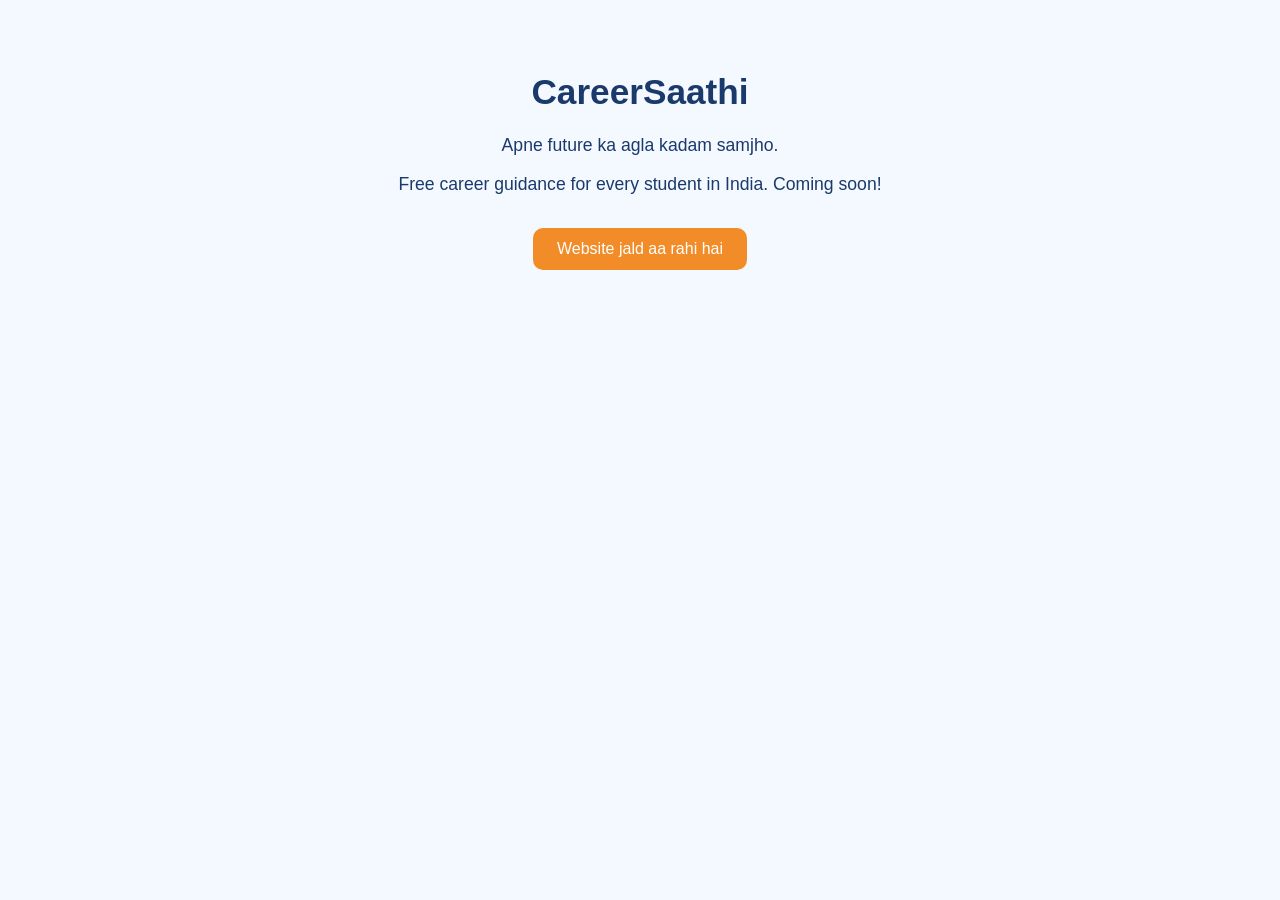
==== index.html @ fa73ed83 "Create index.html" ====
<!DOCTYPE html>
<html lang="en">
<head>
  <meta charset="UTF-8">
  <meta name="viewport" content="width=device-width, initial-scale=1">
  <title>CareerSaathi</title>
  <style>
    body { font-family: Arial, sans-serif; text-align: center; padding: 40px 20px; background: #f4f8ff; color: #1a3a6b; }
    h1 { font-size: 2.2rem; }
    p { font-size: 1.1rem; }
    .btn { background: #f28c28; color: white; padding: 12px 24px; border-radius: 10px; display: inline-block; margin-top: 16px; }
  </style>
</head>
<body>
  <h1>CareerSaathi</h1>
  <p>Apne future ka agla kadam samjho.</p>
  <p>Free career guidance for every student in India. Coming soon!</p>
  <div class="btn">Website jald aa rahi hai</div>
</body>
</html>
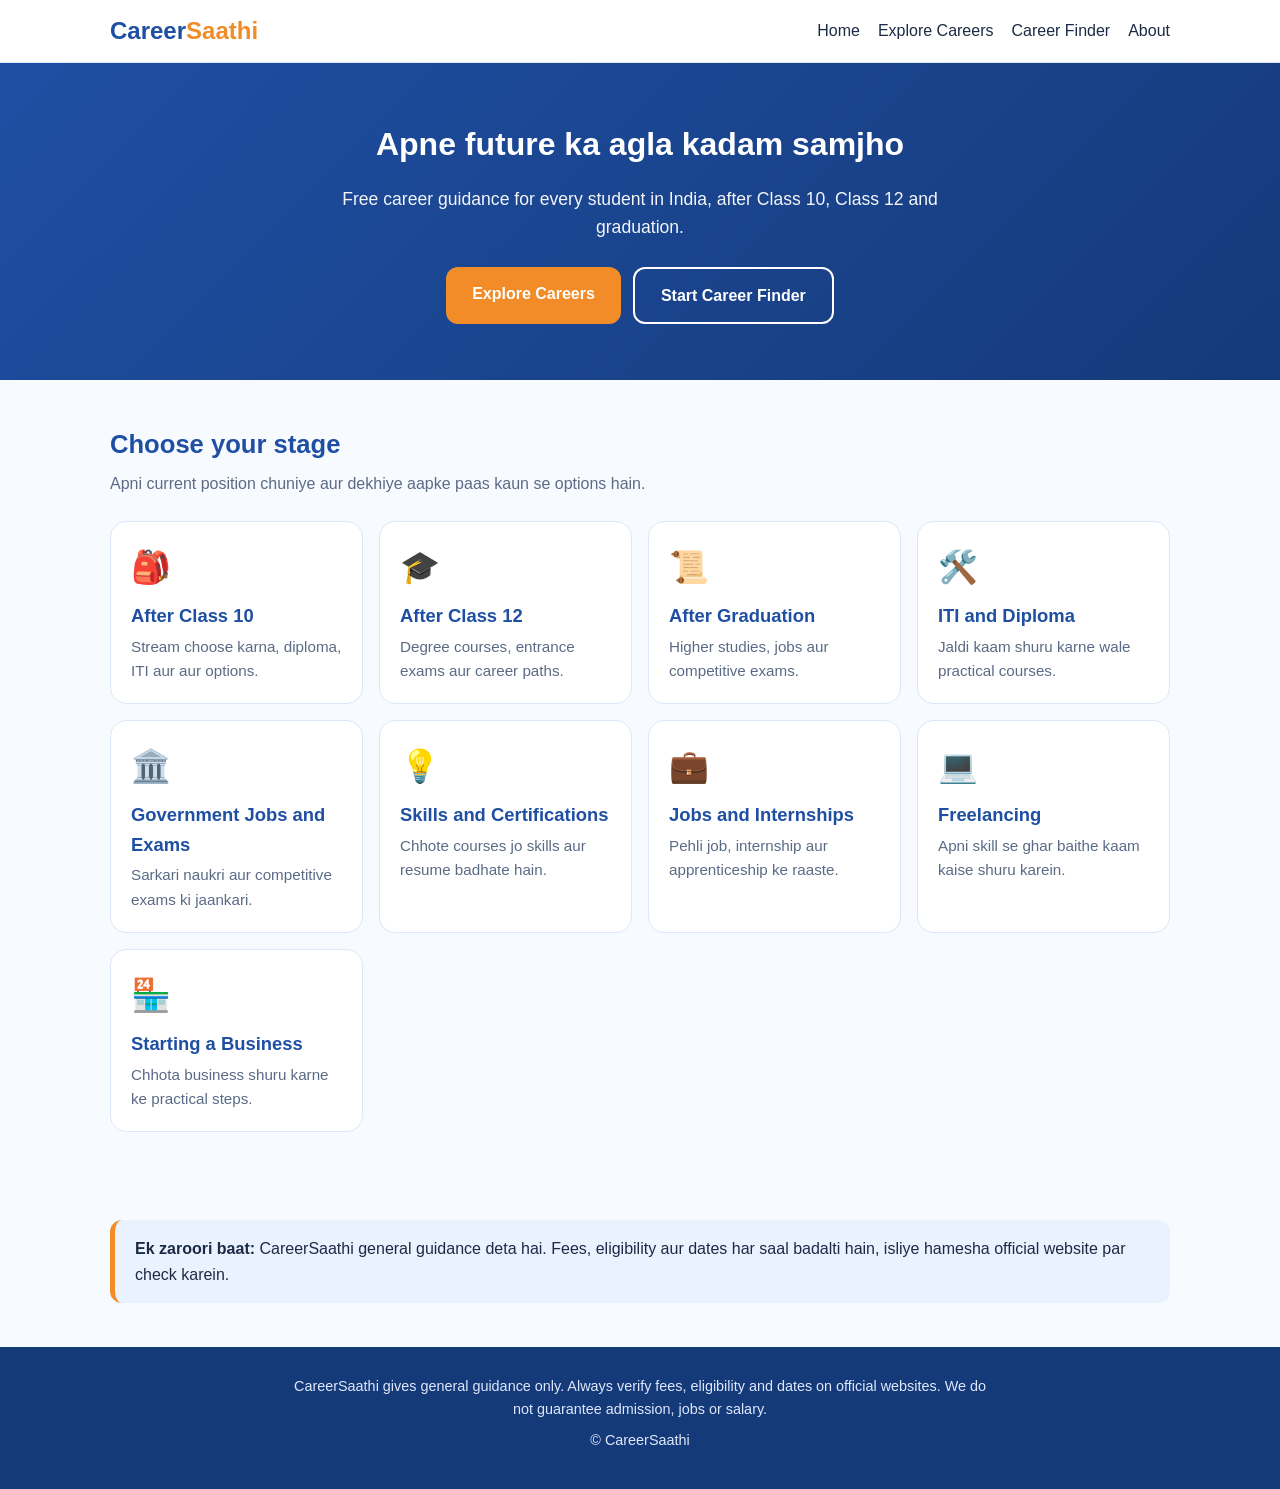
==== commit 55565d09: "Enhance index.html with SEO and content updates Updated the title and added meta description for SEO" ====
--- a/index.html
+++ b/index.html
@@ -3,18 +3,96 @@
 <head>
   <meta charset="UTF-8">
   <meta name="viewport" content="width=device-width, initial-scale=1">
-  <title>CareerSaathi</title>
-  <style>
-    body { font-family: Arial, sans-serif; text-align: center; padding: 40px 20px; background: #f4f8ff; color: #1a3a6b; }
-    h1 { font-size: 2.2rem; }
-    p { font-size: 1.1rem; }
-    .btn { background: #f28c28; color: white; padding: 12px 24px; border-radius: 10px; display: inline-block; margin-top: 16px; }
-  </style>
+  <title>CareerSaathi - Free Career Guidance for Indian Students</title>
+  <meta name="description" content="Free career guidance for students in India after Class 10, Class 12 and graduation.">
+  <link rel="stylesheet" href="style.css">
 </head>
 <body>
-  <h1>CareerSaathi</h1>
-  <p>Apne future ka agla kadam samjho.</p>
-  <p>Free career guidance for every student in India. Coming soon!</p>
-  <div class="btn">Website jald aa rahi hai</div>
+
+  <header class="header">
+    <div class="header-inner">
+      <a href="index.html" class="logo">Career<span>Saathi</span></a>
+      <nav class="nav">
+        <a href="index.html">Home</a>
+        <a href="careers.html">Explore Careers</a>
+        <a href="finder.html">Career Finder</a>
+        <a href="about.html">About</a>
+      </nav>
+    </div>
+  </header>
+
+  <section class="hero">
+    <h1>Apne future ka agla kadam samjho</h1>
+    <p>Free career guidance for every student in India, after Class 10, Class 12 and graduation.</p>
+    <div class="btn-row">
+      <a href="careers.html" class="btn btn-orange">Explore Careers</a>
+      <a href="finder.html" class="btn btn-outline">Start Career Finder</a>
+    </div>
+  </section>
+
+  <section class="section">
+    <h2>Choose your stage</h2>
+    <p class="sub">Apni current position chuniye aur dekhiye aapke paas kaun se options hain.</p>
+
+    <div class="grid">
+      <a class="card" href="careers.html?stage=class10">
+        <div class="icon">🎒</div>
+        <h3>After Class 10</h3>
+        <p>Stream choose karna, diploma, ITI aur aur options.</p>
+      </a>
+      <a class="card" href="careers.html?stage=class12">
+        <div class="icon">🎓</div>
+        <h3>After Class 12</h3>
+        <p>Degree courses, entrance exams aur career paths.</p>
+      </a>
+      <a class="card" href="careers.html?stage=graduation">
+        <div class="icon">📜</div>
+        <h3>After Graduation</h3>
+        <p>Higher studies, jobs aur competitive exams.</p>
+      </a>
+      <a class="card" href="careers.html?stage=iti">
+        <div class="icon">🛠️</div>
+        <h3>ITI and Diploma</h3>
+        <p>Jaldi kaam shuru karne wale practical courses.</p>
+      </a>
+      <a class="card" href="careers.html?stage=govt">
+        <div class="icon">🏛️</div>
+        <h3>Government Jobs and Exams</h3>
+        <p>Sarkari naukri aur competitive exams ki jaankari.</p>
+      </a>
+      <a class="card" href="careers.html?stage=skills">
+        <div class="icon">💡</div>
+        <h3>Skills and Certifications</h3>
+        <p>Chhote courses jo skills aur resume badhate hain.</p>
+      </a>
+      <a class="card" href="careers.html?stage=jobs">
+        <div class="icon">💼</div>
+        <h3>Jobs and Internships</h3>
+        <p>Pehli job, internship aur apprenticeship ke raaste.</p>
+      </a>
+      <a class="card" href="careers.html?stage=freelancing">
+        <div class="icon">💻</div>
+        <h3>Freelancing</h3>
+        <p>Apni skill se ghar baithe kaam kaise shuru karein.</p>
+      </a>
+      <a class="card" href="careers.html?stage=business">
+        <div class="icon">🏪</div>
+        <h3>Starting a Business</h3>
+        <p>Chhota business shuru karne ke practical steps.</p>
+      </a>
+    </div>
+  </section>
+
+  <section class="section">
+    <div class="note">
+      <strong>Ek zaroori baat:</strong> CareerSaathi general guidance deta hai. Fees, eligibility aur dates har saal badalti hain, isliye hamesha official website par check karein.
+    </div>
+  </section>
+
+  <footer class="footer">
+    <p>CareerSaathi gives general guidance only. Always verify fees, eligibility and dates on official websites. We do not guarantee admission, jobs or salary.</p>
+    <p>&copy; CareerSaathi</p>
+  </footer>
+
 </body>
 </html>
--- a/style.css
+++ b/style.css
@@ -0,0 +1,116 @@
+:root {
+  --blue: #1f4fa3;
+  --blue-dark: #153a7a;
+  --blue-light: #eaf1ff;
+  --orange: #f28c28;
+  --orange-dark: #d9741a;
+  --text: #1c2b45;
+  --muted: #5b6b86;
+  --white: #ffffff;
+}
+
+* { box-sizing: border-box; margin: 0; padding: 0; }
+
+body {
+  font-family: "Segoe UI", Arial, sans-serif;
+  color: var(--text);
+  background: #f7faff;
+  line-height: 1.6;
+  font-size: 18px;
+}
+
+a { text-decoration: none; color: inherit; }
+
+/* Header */
+.header {
+  background: var(--white);
+  border-bottom: 1px solid #dde7fa;
+  position: sticky;
+  top: 0;
+  z-index: 10;
+}
+.header-inner {
+  max-width: 1100px;
+  margin: 0 auto;
+  padding: 12px 20px;
+  display: flex;
+  flex-wrap: wrap;
+  align-items: center;
+  justify-content: space-between;
+  gap: 8px;
+}
+.logo { font-size: 1.5rem; font-weight: 700; color: var(--blue); }
+.logo span { color: var(--orange); }
+.nav { display: flex; flex-wrap: wrap; gap: 6px 18px; font-size: 1rem; }
+.nav a { color: var(--text); padding: 4px 0; }
+.nav a:hover { color: var(--orange-dark); }
+
+/* Hero */
+.hero {
+  background: linear-gradient(135deg, var(--blue), var(--blue-dark));
+  color: var(--white);
+  text-align: center;
+  padding: 56px 20px;
+}
+.hero h1 { font-size: 2rem; margin-bottom: 14px; }
+.hero p { max-width: 640px; margin: 0 auto 26px; font-size: 1.1rem; opacity: 0.95; }
+.btn-row { display: flex; flex-wrap: wrap; gap: 12px; justify-content: center; }
+.btn {
+  display: inline-block;
+  padding: 14px 26px;
+  border-radius: 12px;
+  font-weight: 600;
+  font-size: 1rem;
+}
+.btn-orange { background: var(--orange); color: var(--white); }
+.btn-orange:hover { background: var(--orange-dark); }
+.btn-outline { border: 2px solid var(--white); color: var(--white); }
+.btn-outline:hover { background: rgba(255,255,255,0.15); }
+
+/* Sections */
+.section { max-width: 1100px; margin: 0 auto; padding: 44px 20px; }
+.section h2 { font-size: 1.6rem; color: var(--blue); margin-bottom: 6px; }
+.section .sub { color: var(--muted); margin-bottom: 24px; font-size: 1rem; }
+
+/* Cards */
+.grid {
+  display: grid;
+  grid-template-columns: repeat(auto-fit, minmax(240px, 1fr));
+  gap: 16px;
+}
+.card {
+  background: var(--white);
+  border: 1px solid #dde7fa;
+  border-radius: 16px;
+  padding: 20px;
+  display: block;
+  transition: transform 0.15s, box-shadow 0.15s;
+}
+.card:hover { transform: translateY(-3px); box-shadow: 0 8px 20px rgba(31,79,163,0.12); }
+.card .icon { font-size: 2rem; margin-bottom: 8px; }
+.card h3 { font-size: 1.15rem; color: var(--blue); margin-bottom: 4px; }
+.card p { font-size: 0.95rem; color: var(--muted); }
+
+/* Trust note */
+.note {
+  background: var(--blue-light);
+  border-left: 5px solid var(--orange);
+  border-radius: 12px;
+  padding: 16px 20px;
+  font-size: 1rem;
+}
+
+/* Footer */
+.footer {
+  background: var(--blue-dark);
+  color: #dfe8fa;
+  text-align: center;
+  padding: 28px 20px;
+  font-size: 0.9rem;
+}
+.footer p { max-width: 700px; margin: 0 auto 8px; }
+
+@media (max-width: 600px) {
+  .hero h1 { font-size: 1.6rem; }
+  .btn { width: 100%; text-align: center; }
+}
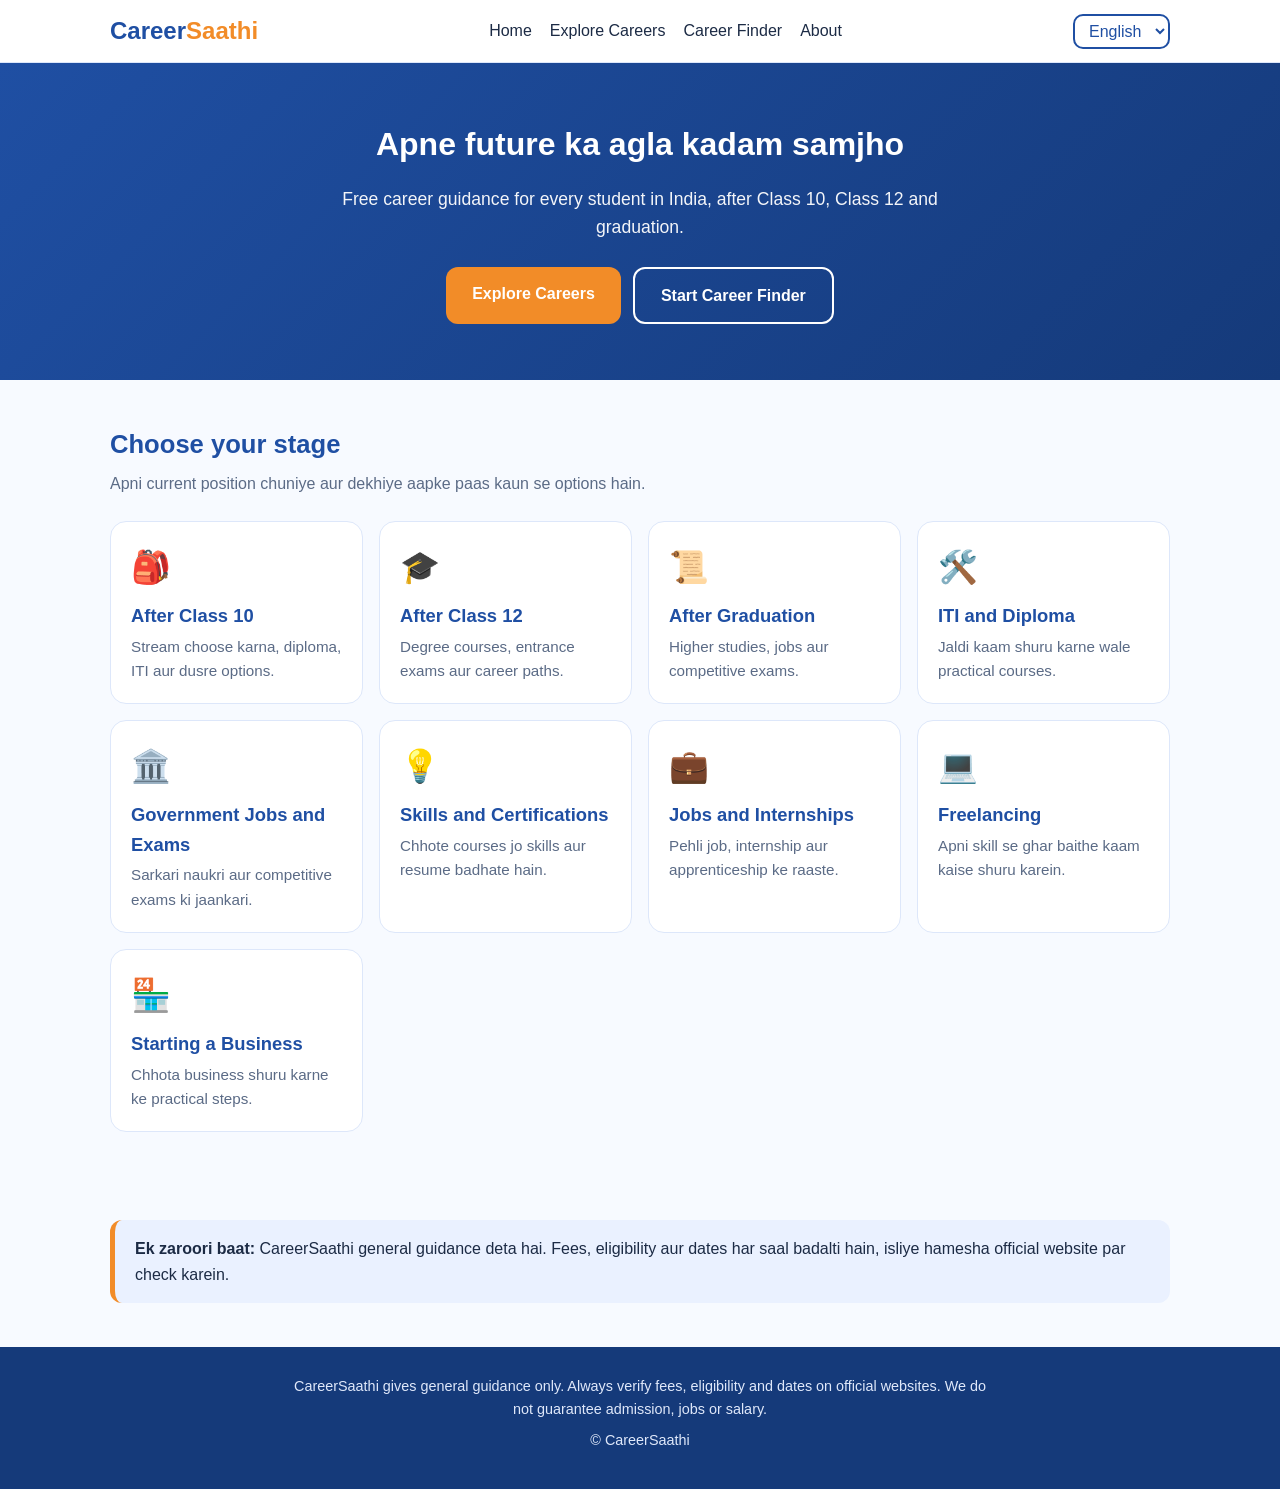
==== commit 59fd2d13: "Add i18n support to index.html" ====
--- a/index.html
+++ b/index.html
@@ -13,86 +13,96 @@
     <div class="header-inner">
       <a href="index.html" class="logo">Career<span>Saathi</span></a>
       <nav class="nav">
-        <a href="index.html">Home</a>
-        <a href="careers.html">Explore Careers</a>
-        <a href="finder.html">Career Finder</a>
-        <a href="about.html">About</a>
+        <a href="index.html" data-i18n="nav_home">Home</a>
+        <a href="careers.html" data-i18n="nav_explore">Explore Careers</a>
+        <a href="finder.html" data-i18n="nav_finder">Career Finder</a>
+        <a href="about.html" data-i18n="nav_about">About</a>
       </nav>
     </div>
   </header>
 
   <section class="hero">
-    <h1>Apne future ka agla kadam samjho</h1>
-    <p>Free career guidance for every student in India, after Class 10, Class 12 and graduation.</p>
+    <h1 data-i18n="hero_title">Apne future ka agla kadam samjho</h1>
+    <p data-i18n="hero_sub">Free career guidance for every student in India, after Class 10, Class 12 and graduation.</p>
     <div class="btn-row">
-      <a href="careers.html" class="btn btn-orange">Explore Careers</a>
-      <a href="finder.html" class="btn btn-outline">Start Career Finder</a>
+      <a href="careers.html" class="btn btn-orange" data-i18n="btn_explore">Explore Careers</a>
+      <a href="finder.html" class="btn btn-outline" data-i18n="btn_finder">Start Career Finder</a>
     </div>
   </section>
 
   <section class="section">
-    <h2>Choose your stage</h2>
-    <p class="sub">Apni current position chuniye aur dekhiye aapke paas kaun se options hain.</p>
+    <h2 data-i18n="choose_stage">Choose your stage</h2>
+    <p class="sub" data-i18n="choose_sub">Apni current position chuniye aur dekhiye aapke paas kaun se options hain.</p>
 
     <div class="grid">
       <a class="card" href="careers.html?stage=class10">
         <div class="icon">🎒</div>
-        <h3>After Class 10</h3>
-        <p>Stream choose karna, diploma, ITI aur aur options.</p>
+        <h3 data-i18n="stage_class10">After Class 10</h3>
+        <p data-i18n="desc_class10">Stream choose karna, diploma, ITI aur dusre options.</p>
       </a>
       <a class="card" href="careers.html?stage=class12">
         <div class="icon">🎓</div>
-        <h3>After Class 12</h3>
-        <p>Degree courses, entrance exams aur career paths.</p>
+        <h3 data-i18n="stage_class12">After Class 12</h3>
+        <p data-i18n="desc_class12">Degree courses, entrance exams aur career paths.</p>
       </a>
       <a class="card" href="careers.html?stage=graduation">
         <div class="icon">📜</div>
-        <h3>After Graduation</h3>
-        <p>Higher studies, jobs aur competitive exams.</p>
+        <h3 data-i18n="stage_graduation">After Graduation</h3>
+        <p data-i18n="desc_graduation">Higher studies, jobs aur competitive exams.</p>
       </a>
       <a class="card" href="careers.html?stage=iti">
         <div class="icon">🛠️</div>
-        <h3>ITI and Diploma</h3>
-        <p>Jaldi kaam shuru karne wale practical courses.</p>
+        <h3 data-i18n="stage_iti">ITI and Diploma</h3>
+        <p data-i18n="desc_iti">Jaldi kaam shuru karne wale practical courses.</p>
       </a>
       <a class="card" href="careers.html?stage=govt">
         <div class="icon">🏛️</div>
-        <h3>Government Jobs and Exams</h3>
-        <p>Sarkari naukri aur competitive exams ki jaankari.</p>
+        <h3 data-i18n="stage_govt">Government Jobs and Exams</h3>
+        <p data-i18n="desc_govt">Sarkari naukri aur competitive exams ki jaankari.</p>
       </a>
       <a class="card" href="careers.html?stage=skills">
         <div class="icon">💡</div>
-        <h3>Skills and Certifications</h3>
-        <p>Chhote courses jo skills aur resume badhate hain.</p>
+        <h3 data-i18n="stage_skills">Skills and Certifications</h3>
+        <p data-i18n="desc_skills">Chhote courses jo skills aur resume badhate hain.</p>
       </a>
       <a class="card" href="careers.html?stage=jobs">
         <div class="icon">💼</div>
-        <h3>Jobs and Internships</h3>
-        <p>Pehli job, internship aur apprenticeship ke raaste.</p>
+        <h3 data-i18n="stage_jobs">Jobs and Internships</h3>
+        <p data-i18n="desc_jobs">Pehli job, internship aur apprenticeship ke raaste.</p>
       </a>
       <a class="card" href="careers.html?stage=freelancing">
         <div class="icon">💻</div>
-        <h3>Freelancing</h3>
-        <p>Apni skill se ghar baithe kaam kaise shuru karein.</p>
+        <h3 data-i18n="stage_freelancing">Freelancing</h3>
+        <p data-i18n="desc_freelancing">Apni skill se ghar baithe kaam kaise shuru karein.</p>
       </a>
       <a class="card" href="careers.html?stage=business">
         <div class="icon">🏪</div>
-        <h3>Starting a Business</h3>
-        <p>Chhota business shuru karne ke practical steps.</p>
+        <h3 data-i18n="stage_business">Starting a Business</h3>
+        <p data-i18n="desc_business">Chhota business shuru karne ke practical steps.</p>
       </a>
     </div>
   </section>
 
   <section class="section">
     <div class="note">
-      <strong>Ek zaroori baat:</strong> CareerSaathi general guidance deta hai. Fees, eligibility aur dates har saal badalti hain, isliye hamesha official website par check karein.
+      <strong data-i18n="note_bold">Ek zaroori baat:</strong>
+      <span data-i18n="note_text">CareerSaathi general guidance deta hai. Fees, eligibility aur dates har saal badalti hain, isliye hamesha official website par check karein.</span>
     </div>
   </section>
 
   <footer class="footer">
-    <p>CareerSaathi gives general guidance only. Always verify fees, eligibility and dates on official websites. We do not guarantee admission, jobs or salary.</p>
-    <p>&copy; CareerSaathi</p>
+    <p data-i18n="footer_disclaimer">CareerSaathi gives general guidance only. Always verify fees, eligibility and dates on official websites. We do not guarantee admission, jobs or salary.</p>
+    <p data-i18n="footer_copy">&copy; CareerSaathi</p>
   </footer>
 
+  <script src="i18n.js"></script>
+  <script>
+    function renderPage() {
+      document.title = t("title_home");
+    }
+    buildLangSwitcher();
+    applyStatic();
+    renderPage();
+  </script>
 </body>
 </html>
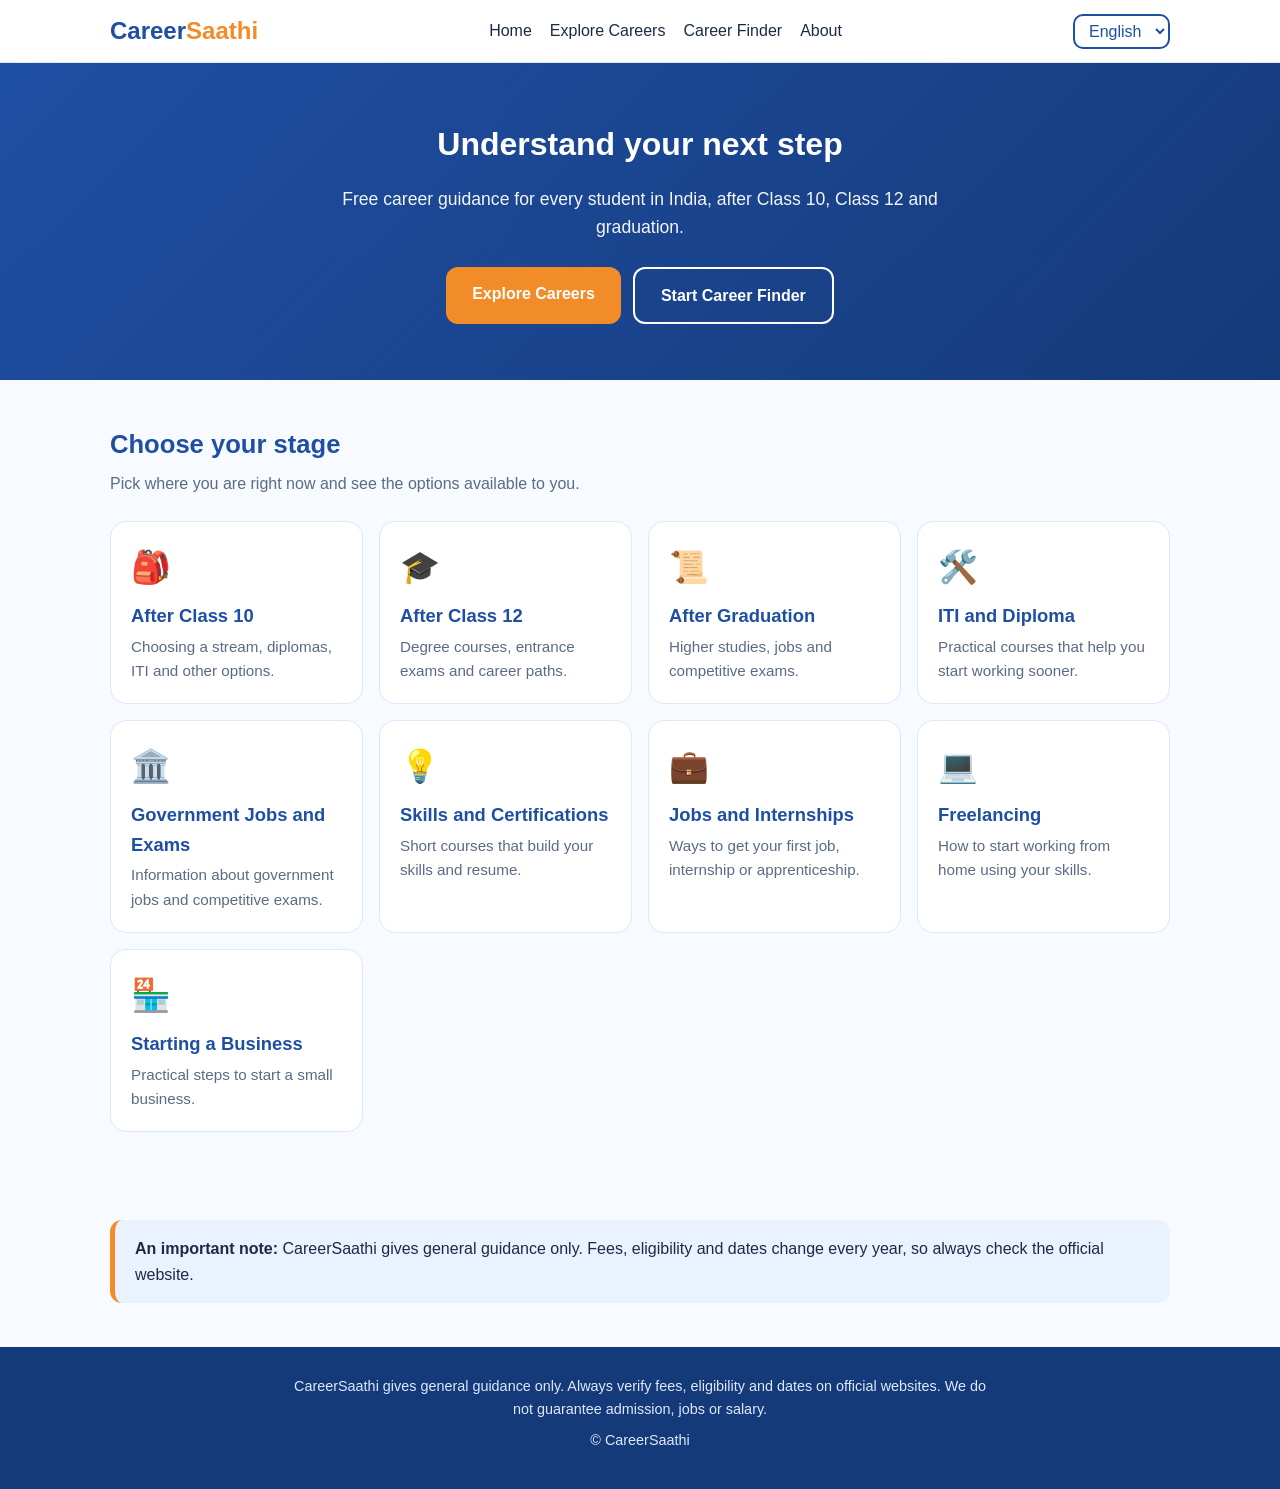
==== commit e207abb5: "Translate Hindi text to English in index.html" ====
--- a/index.html
+++ b/index.html
@@ -22,7 +22,7 @@
   </header>
 
   <section class="hero">
-    <h1 data-i18n="hero_title">Apne future ka agla kadam samjho</h1>
+    <h1 data-i18n="hero_title">Understand your next step</h1>
     <p data-i18n="hero_sub">Free career guidance for every student in India, after Class 10, Class 12 and graduation.</p>
     <div class="btn-row">
       <a href="careers.html" class="btn btn-orange" data-i18n="btn_explore">Explore Careers</a>
@@ -32,67 +32,67 @@
 
   <section class="section">
     <h2 data-i18n="choose_stage">Choose your stage</h2>
-    <p class="sub" data-i18n="choose_sub">Apni current position chuniye aur dekhiye aapke paas kaun se options hain.</p>
+    <p class="sub" data-i18n="choose_sub">Pick where you are right now and see the options available to you.</p>
 
     <div class="grid">
       <a class="card" href="careers.html?stage=class10">
         <div class="icon">🎒</div>
         <h3 data-i18n="stage_class10">After Class 10</h3>
-        <p data-i18n="desc_class10">Stream choose karna, diploma, ITI aur dusre options.</p>
+        <p data-i18n="desc_class10">Choosing a stream, diplomas, ITI and other options.</p>
       </a>
       <a class="card" href="careers.html?stage=class12">
         <div class="icon">🎓</div>
         <h3 data-i18n="stage_class12">After Class 12</h3>
-        <p data-i18n="desc_class12">Degree courses, entrance exams aur career paths.</p>
+        <p data-i18n="desc_class12">Degree courses, entrance exams and career paths.</p>
       </a>
       <a class="card" href="careers.html?stage=graduation">
         <div class="icon">📜</div>
         <h3 data-i18n="stage_graduation">After Graduation</h3>
-        <p data-i18n="desc_graduation">Higher studies, jobs aur competitive exams.</p>
+        <p data-i18n="desc_graduation">Higher studies, jobs and competitive exams.</p>
       </a>
       <a class="card" href="careers.html?stage=iti">
         <div class="icon">🛠️</div>
         <h3 data-i18n="stage_iti">ITI and Diploma</h3>
-        <p data-i18n="desc_iti">Jaldi kaam shuru karne wale practical courses.</p>
+        <p data-i18n="desc_iti">Practical courses that help you start working sooner.</p>
       </a>
       <a class="card" href="careers.html?stage=govt">
         <div class="icon">🏛️</div>
         <h3 data-i18n="stage_govt">Government Jobs and Exams</h3>
-        <p data-i18n="desc_govt">Sarkari naukri aur competitive exams ki jaankari.</p>
+        <p data-i18n="desc_govt">Information about government jobs and competitive exams.</p>
       </a>
       <a class="card" href="careers.html?stage=skills">
         <div class="icon">💡</div>
         <h3 data-i18n="stage_skills">Skills and Certifications</h3>
-        <p data-i18n="desc_skills">Chhote courses jo skills aur resume badhate hain.</p>
+        <p data-i18n="desc_skills">Short courses that build your skills and resume.</p>
       </a>
       <a class="card" href="careers.html?stage=jobs">
         <div class="icon">💼</div>
         <h3 data-i18n="stage_jobs">Jobs and Internships</h3>
-        <p data-i18n="desc_jobs">Pehli job, internship aur apprenticeship ke raaste.</p>
+        <p data-i18n="desc_jobs">Ways to get your first job, internship or apprenticeship.</p>
       </a>
       <a class="card" href="careers.html?stage=freelancing">
         <div class="icon">💻</div>
         <h3 data-i18n="stage_freelancing">Freelancing</h3>
-        <p data-i18n="desc_freelancing">Apni skill se ghar baithe kaam kaise shuru karein.</p>
+        <p data-i18n="desc_freelancing">How to start working from home using your skills.</p>
       </a>
       <a class="card" href="careers.html?stage=business">
         <div class="icon">🏪</div>
         <h3 data-i18n="stage_business">Starting a Business</h3>
-        <p data-i18n="desc_business">Chhota business shuru karne ke practical steps.</p>
+        <p data-i18n="desc_business">Practical steps to start a small business.</p>
       </a>
     </div>
   </section>
 
   <section class="section">
     <div class="note">
-      <strong data-i18n="note_bold">Ek zaroori baat:</strong>
-      <span data-i18n="note_text">CareerSaathi general guidance deta hai. Fees, eligibility aur dates har saal badalti hain, isliye hamesha official website par check karein.</span>
+      <strong data-i18n="note_bold">An important note:</strong>
+      <span data-i18n="note_text">CareerSaathi gives general guidance only. Fees, eligibility and dates change every year, so always check the official website.</span>
     </div>
   </section>
 
   <footer class="footer">
     <p data-i18n="footer_disclaimer">CareerSaathi gives general guidance only. Always verify fees, eligibility and dates on official websites. We do not guarantee admission, jobs or salary.</p>
-    <p data-i18n="footer_copy">&copy; CareerSaathi</p>
+    <p data-i18n="footer_copy">© CareerSaathi</p>
   </footer>
 
   <script src="i18n.js"></script>
